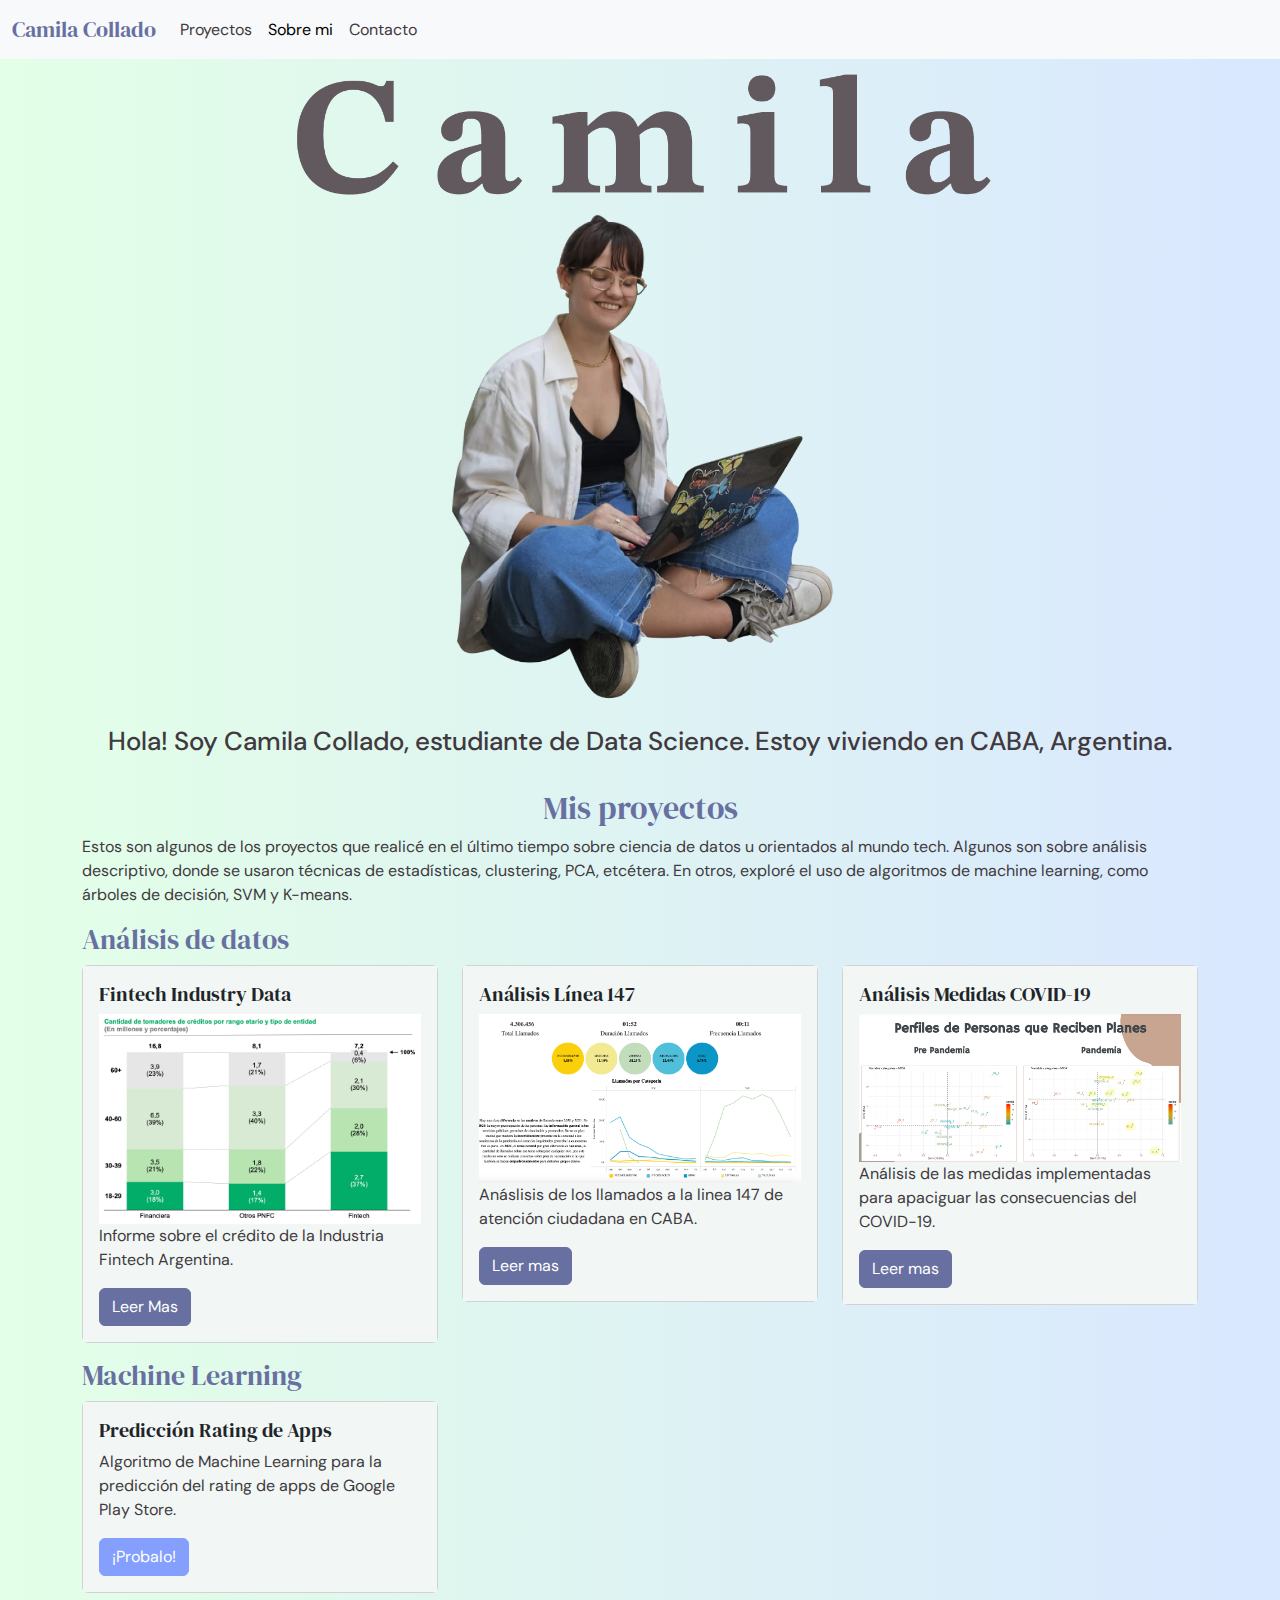
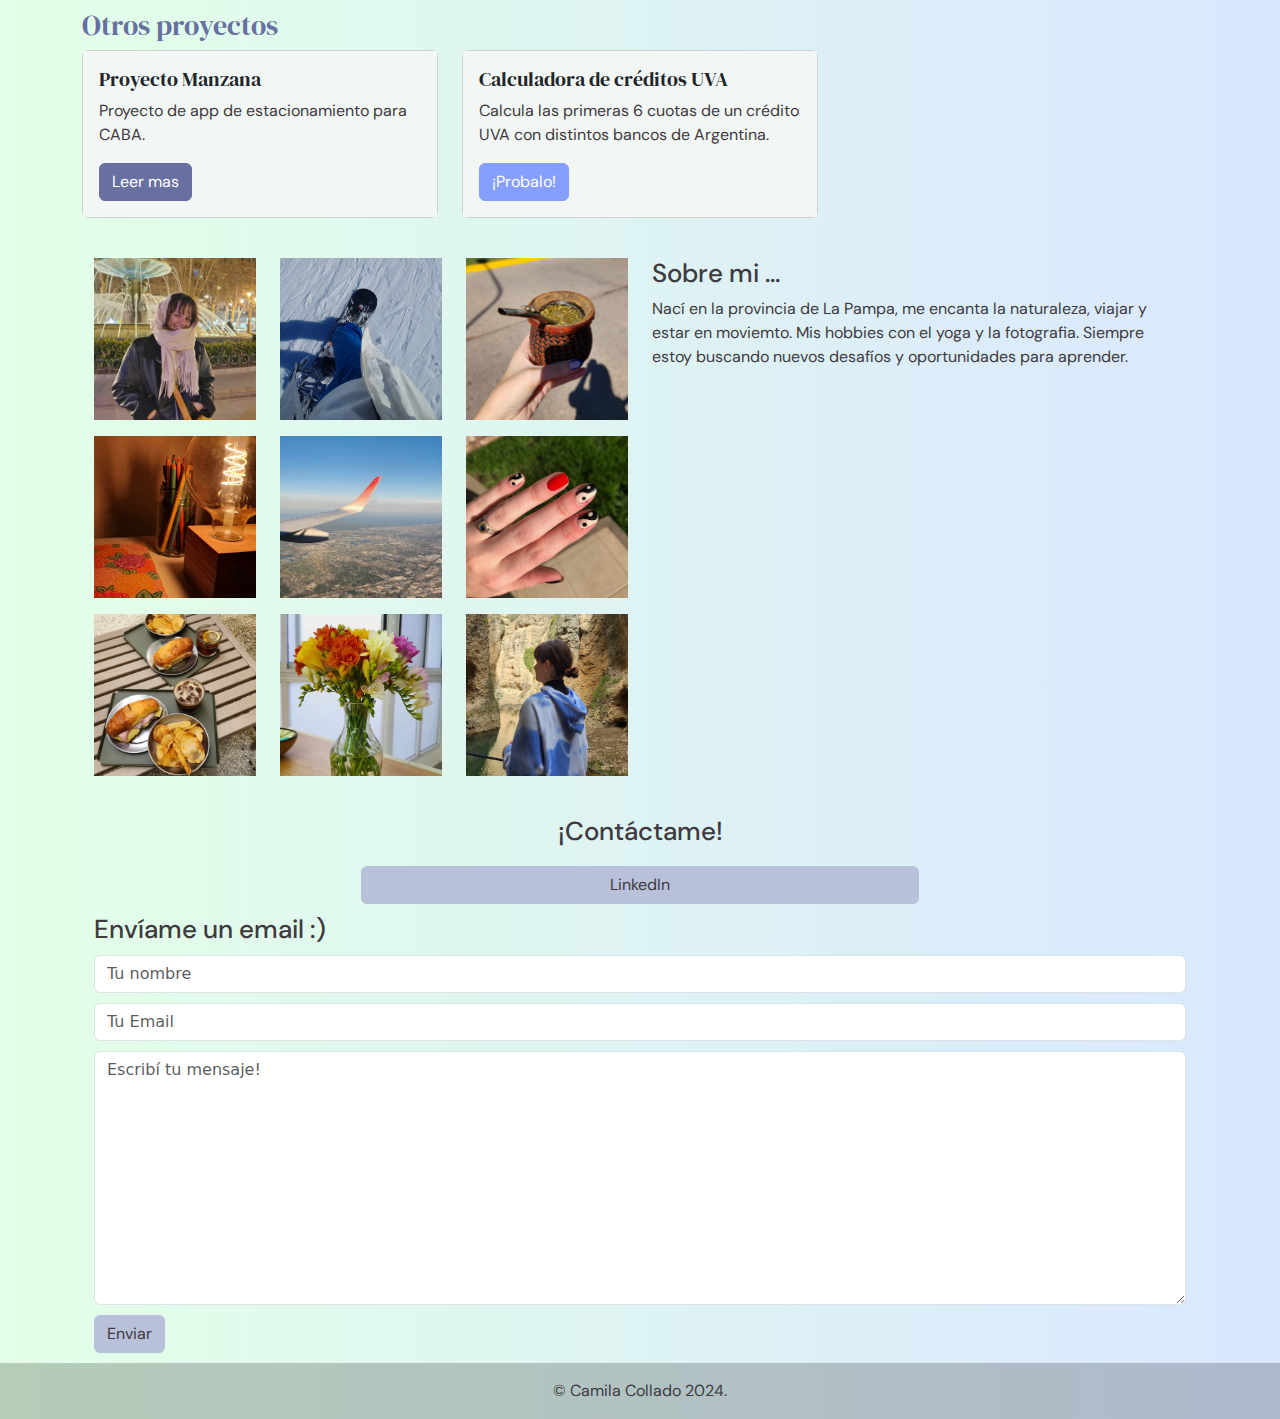
==== index.html @ f570508a "links nuevos" ====
<!DOCTYPE html>
<html lang="en">
<head>
    <meta charset="UTF-8">
    <meta name="viewport" content="width=device-width, initial-scale=1.0">
    <title>Camila Collado</title>
    <link rel="preconnect" href="https://fonts.googleapis.com">
    <link rel="preconnect" href="https://fonts.gstatic.com" crossorigin>
    <link href="https://fonts.googleapis.com/css2?family=DM+Serif+Display:ital@0;1&display=swap" rel="stylesheet">
    <link href="https://cdn.jsdelivr.net/npm/bootstrap@5.3.3/dist/css/bootstrap.min.css" rel="stylesheet">
    <link rel="preconnect" href="https://fonts.googleapis.com">
    <link rel="preconnect" href="https://fonts.gstatic.com" crossorigin>
    <link href="https://fonts.googleapis.com/css2?family=DM+Sans:ital,opsz,wght@0,9..40,100..1000;1,9..40,100..1000&family=DM+Serif+Display:ital@0;1&display=swap" rel="stylesheet">
    <link rel="stylesheet" href="style.css">
</head>
<body>
    <!--Nav bar-->
    <header>
        <nav class="navbar navbar-expand-lg bg-body-tertiary fixed-top">
            <div class="container-fluid">
              <a class="navbar-brand" href="#">Camila Collado</a>
              <button class="navbar-toggler" type="button" data-bs-toggle="collapse" data-bs-target="#navbarNav" aria-controls="navbarNav" aria-expanded="false" aria-label="Toggle navigation">
                <span class="navbar-toggler-icon"></span>
              </button>
              <div class="collapse navbar-collapse" id="navbarNav">
                <ul class="navbar-nav">
                    <li class="nav-item">
                        <a class="nav-link" href="#proyects">Proyectos</a>
                    </li>
                  <li class="nav-item">
                    <a class="nav-link active" aria-current="page" href="#about">Sobre mi</a>
                  </li>
                  <li class="nav-item">
                    <a class="nav-link" href="#contact">Contacto</a>
                  </li>
                </ul>
              </div>
            </div>
          </nav>
    </header>

    <!-- Sección Portada -->
    <section id="portada" class="container mt-4">
        <div>
            <div class="col-lg-12">
                <img src="images/colladoo-04.png" alt="Portada" class="img-portada">
            </div>
        </div>
    </section>
    <!-- Presentacion -->
    <section id="presentacion" class="container mt-4">
        <div class="row">
            <div class="col-lg-12 text-center">
                <h2>Hola! Soy Camila Collado, estudiante de Data Science. Estoy viviendo en CABA, Argentina.</h2>
            </div>
        </div>
    </section>

    <!-- Mis proyectos -->
    <section id="proyects" class="container mt-4">
        <h3 class="text-center">Mis proyectos</h3>
        <p>Estos son algunos de los proyectos que realicé en el último tiempo sobre ciencia de datos u orientados al mundo tech. Algunos son sobre análisis descriptivo, donde se usaron técnicas de estadísticas, clustering, PCA, etcétera. En otros, exploré el uso de algoritmos de machine learning, como árboles de decisión, SVM y K-means.</p>
        <h4>Análisis de datos</h4>
        <div class="row">
            <div class="col-md-4">
                <div class="card mb-3">
                    <!-- Contenido de la primera card -->
                    <div class="card-body cardProjects">
                        <h5 class="card-title">Fintech Industry Data</h5>
                        <img src="images/fintech.png">
                        <p class="card-text">Informe sobre el crédito de la Industria Fintech Argentina.</p>
                        <a href="https://www.instagram.com/reel/C710Kleol8l/?igsh=MmtoYTY0eXd5MDJl" class="btn btn-primary btn-dark btn-proyects ">Leer Mas</a>
                    </div>
                </div>
            </div>
            <div class="col-md-4">
                <div class="card mb-3">
                    <!-- Contenido de la segunda card -->
                    <div class="card-body cardProjects">
                        <h5 class="card-title">Análisis Línea 147</h5>
                        <img src="images/147.png" class="img-card">
                        <p class="card-text">Anáslisis de los llamados a la linea 147 de atención ciudadana en CABA.</p>
                        <a href="https://github.com/camicollado/DataAnalysis/tree/main" class="btn btn-primary btn-dark btn-proyects ">Leer mas</a>
                    </div>
                </div>
            </div>
            <div class="col-md-4">
                <div class="card mb-3">
                    <!-- Contenido de la tercera card -->
                    <div class="card-body cardProjects">
                        <h5 class="card-title">Análisis Medidas COVID-19</h5>
                        <img src="images/eph.png">
                        <p class="card-text">Análisis de las medidas implementadas para apaciguar las consecuencias del COVID-19.</p>
                        <a href="https://github.com/camicollado/DataAnalysis/tree/main" class="btn btn-dark btn-primary btn-proyects ">Leer mas</a>
                    </div>
                </div>
            </div>
        </div> 
        <h4>Machine Learning</h4>
        <div class="row">
            <div class="col-md-4">
                <div class="card mb-3">
                    <!-- Contenido de la primera card -->
                    <div class="card-body cardProjects">
                        <h5 class="card-title">Predicción Rating de Apps</h5>
                        <p class="card-text">Algoritmo de Machine Learning para la predicción del rating de apps de Google Play Store.</p>
                        <a href="/prediccion.html" class="btn btn-dark btn-primary btn-special">¡Probalo!</a>
                    </div>
                </div>
            </div>
        </div>
        <h4>Otros proyectos</h4>
        <div class="row">
            <div class="col-md-4">
                <div class="card mb-3">
                    <!-- Contenido de la primera card -->
                    <div class="card-body cardProjects">
                        <h5 class="card-title">Proyecto Manzana</h5>
                        <p class="card-text">Proyecto de app de estacionamiento para CABA.</p>
                        <a href="" class="btn btn-dark btn-primary btn-proyects ">Leer mas</a>
                    </div>
                </div>
            </div>
            <div class="col-md-4">
                <div class="card mb-3">
                    <!-- Contenido de la primera card -->
                    <div class="card-body cardProjects">
                        <h5 class="card-title">Calculadora de créditos UVA</h5>
                        <p class="card-text">Calcula las primeras 6 cuotas de un crédito UVA con distintos bancos de Argentina.</p>
                        <a href="/calculadora.html" class="btn btn-dark btn-primary btn-special">¡Probalo!</a>
                    </div>
                </div>
            </div>
        </div>
    </section>

    <!-- Sobre mi -->
    <section id="about" class="container mt-4">
        <div class="container">
            <div class="row">
                <!-- Columna de la izquierda con la grilla de 9 fotos -->
                <div class="col-md-6">
                    <div class="row">
                        <div class="col-md-4 mb-3">
                            <img src="images/fotoFuente.jpg" class="img-fluid" alt="Imagen 1">
                        </div>
                        <div class="col-md-4 mb-3">
                            <img src="images/nieve.jpg" class="img-fluid" alt="Imagen 2">
                        </div> 
                        <div class="col-md-4 mb-3">
                            <img src="images/mate.jpg" class="img-fluid" alt="Imagen 3">
                        </div> 
                        <div class="col-md-4 mb-3">
                            <img src="images/lapices.jpg" class="img-fluid" alt="Imagen 4">
                        </div> 
                        <div class="col-md-4 mb-3">
                            <img src="images/avion.jpg" class="img-fluid" alt="Imagen 5">
                        </div> 
                        <div class="col-md-4 mb-3">
                            <img src="images/unias.jpg" class="img-fluid" alt="Imagen 6">
                        </div> 
                        <div class="col-md-4 mb-3">
                            <img src="images/merienda.jpg" class="img-fluid" alt="Imagen 7">
                        </div>
                        <div class="col-md-4 mb-3">
                            <img src="images/flores.jpg" class="img-fluid" alt="Imagen 8">
                        </div> 
                        <div class="col-md-4 mb-3">
                            <img src="images/fotoEspalda.jpg" class="img-fluid" alt="Imagen 9">
                        </div>
                    </div>
                </div>
                <!-- Columna de la derecha con texto sobre mi-->
                <div class="col-md-6">
                    <h2>Sobre mi ...</h2>
                    <p>Nací en la provincia de La Pampa, me encanta la naturaleza, viajar y estar en moviemto. Mis hobbies con el yoga y la fotografia. Siempre estoy buscando nuevos desafíos y oportunidades para aprender.</p> 
                </div>
            </div>
        </div>
    </section>
    <!--Contacto-->
    <section id="contact" class="container mt-4">
        <div>
            <h2 class="text text-center">¡Contáctame!</h2>
            <div class="d-grid gap-2 col-6 mx-auto">
                <a href="https://www.linkedin.com/in/camila-collado-841090227" class="btn btn-primary btn-dark btn-linkedin" target="_blank">LinkedIn</a>
            </div>
        </div>
            <div class="container">
                <h2>Envíame un email :)</h2>
                <form action="confirmacion.html">
                  <div class="form-group">
                    <div class="form-row">
                      <div class="col form-margen">
                        <input type="text" name="name" class="form-control" placeholder="Tu nombre" required>
                      </div>
                      <div class="col form-margen">
                        <input type="email" name="email" class="form-control" placeholder="Tu Email" required pattern="^[\w-\.]+@([\w-]+\.)+[\w-]{2,4}$">
                      </div>
                    </div>
                  </div>
                  <div class="form-group">
                    <textarea placeholder="Escribí tu mensaje!" class="form-control" name="message" rows="10" required></textarea>
                  </div>
                  <button type= "submit" class="btn btn-md btn-dark btn-block btn-linkedin">Enviar</button>
                </form>
              </div>
          </body>
    </section>


    <!-- Modal de confirmación -->
    <div id="confirmationModal" class="modal">
        <div class="modal-content">
            <span class="close">&times;</span>
            <p>Tu mensaje fue enviado exitosamente</p>
        </div>
    </div>
    <footer>
        <div class="text-center p-3" style="background-color: rgba(0, 0, 0, 0.2);">
            © Camila Collado 2024. 
        </div>
    </footer>
    <script src="https://cdn.jsdelivr.net/npm/bootstrap@5.3.3/dist/js/bootstrap.bundle.min.js"></script>
</body>
</script>
</html>
---- style.css ----
body{
    /*background-color: #c3e7d3ff;*/
    background: rgb(227,255,231);
    background: linear-gradient(90deg, rgba(227,255,231,1) 0%, rgba(217,231,255,1) 100%);
}

h1,h2,h3,h4 {
    color: #403a40;
    font-size: 38px;
    font-family: 'DM Serif Display', sans-serif;
}

h2 {
    font-size: 26px;
    font-family: 'DM Sans', sans
}

h3 {
    color: #6870a1;
    font-size: 32px;
}

h4 {
    color: #6870a1;
    font-size: 28px;
    font-family: 'DM Serif Display', sans-serif;
}

h5 {
    color: #6870a1;
    font-size: 20px;
    font-family: 'DM Serif Display', sans-serif;
}
.navbar-brand {
    color: #6870a1;
    font-size: 22px;
    font-family: 'DM Serif Display', sans-serif;
}

p, .nav-link {
    color: #403a40;
    font-family: 'DM Sans', sans; 
}

footer {
    font-family: 'DM Sans', sans;
    color: #403a40;
}

/* Cambiar el tamaño de la imagen */
img {
    width: 100%; /* Ancho del 100% del contenedor */
    height: auto; /* Altura automática para mantener la proporción */
}

.btn-linkedin {
    font-family: 'DM Sans', sans;
    background-color: #b9c0da;
    border-color: #b9c0da;
    color: #403a40; 
    margin-top: 10px;
    margin-bottom: 10px;
}

.cardProjects{
    background-color: #f2f7f5;
    border-color: #f2f7f5;
    font-family: 'DM Sans', sans;
}

.btn-proyects {
    font-family: 'DM Sans', sans;
    background-color: #6870a1;
    border-color: #6870a1;
}

.btn-special {
    font-family: 'DM Sans', sans;
    background-color: #859fff;
    border-color: #859fff;
}

.img-portada {
    margin-top: 50px;
}

.form-margen {
    margin-top: 10px;
    margin-bottom: 10px;

}
  
.title-proyects {
    margin-top: 50px;
    margin-bottom: 10px;
}
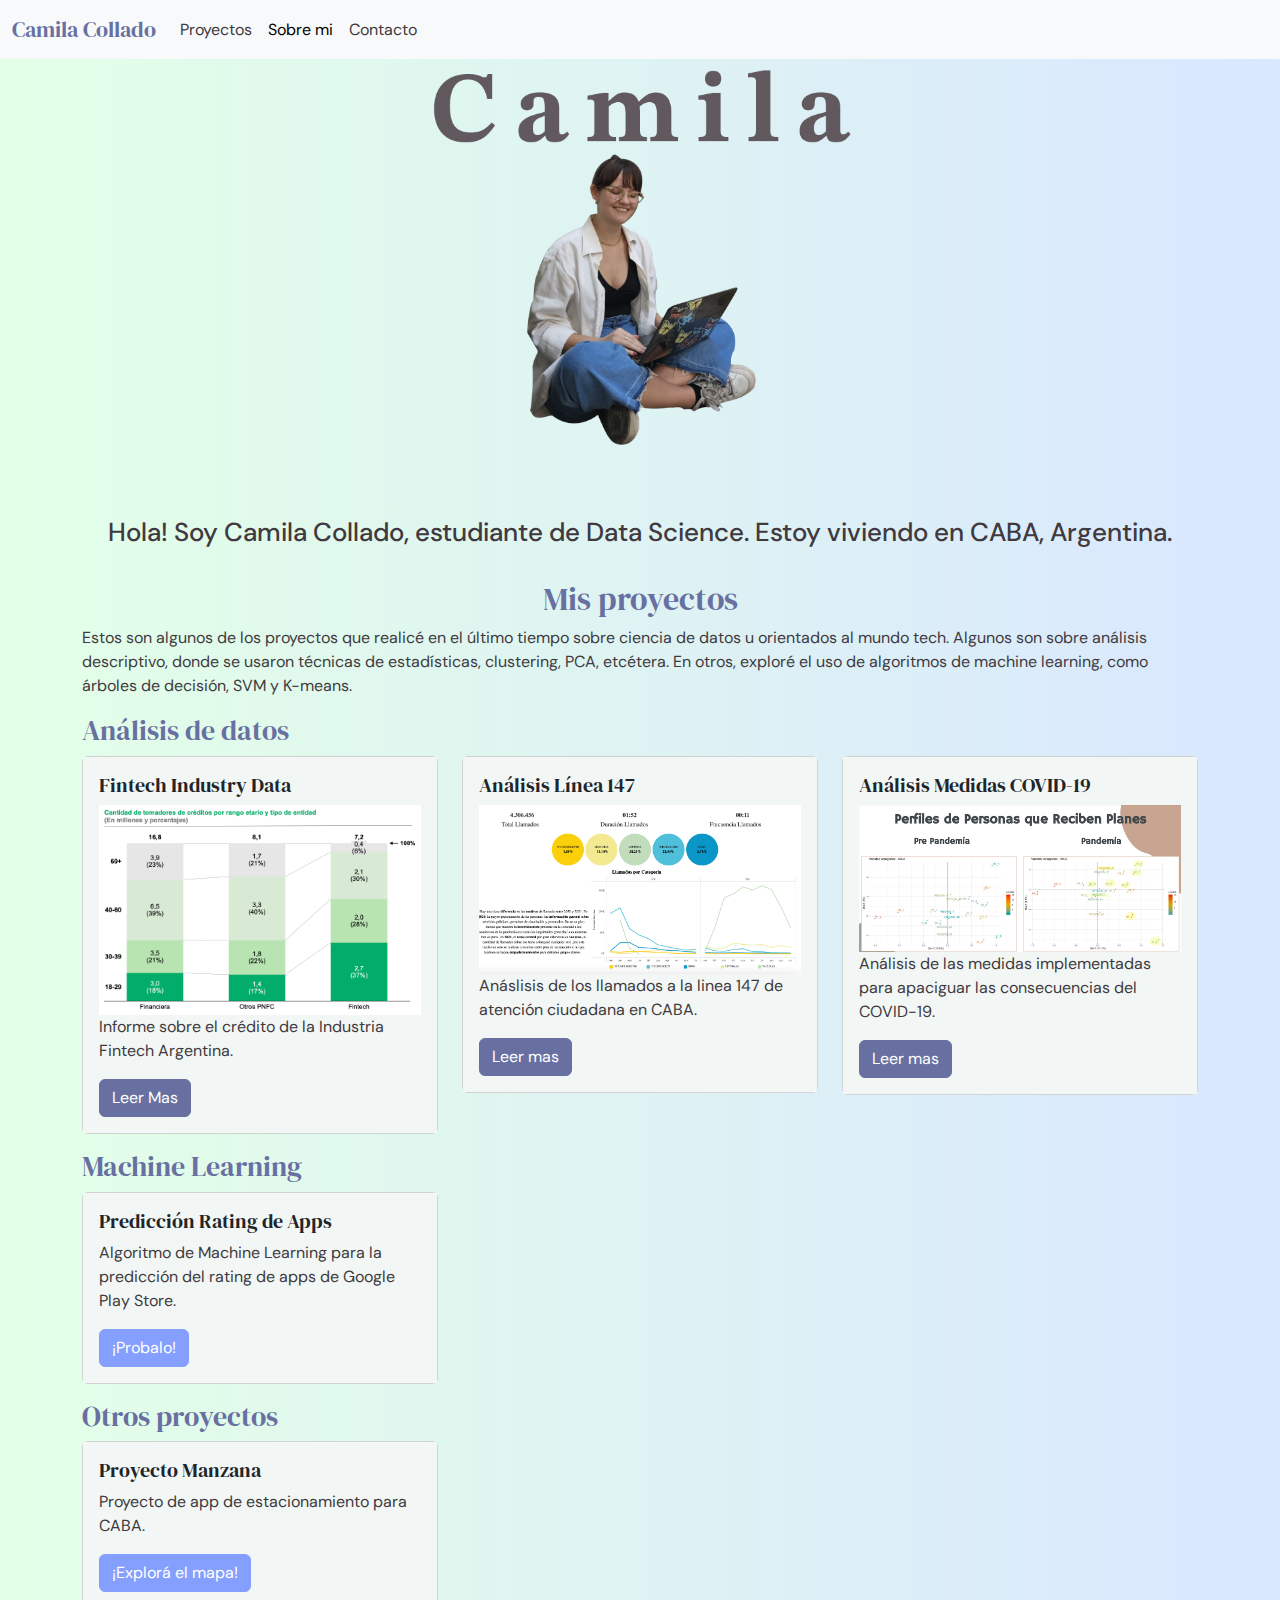
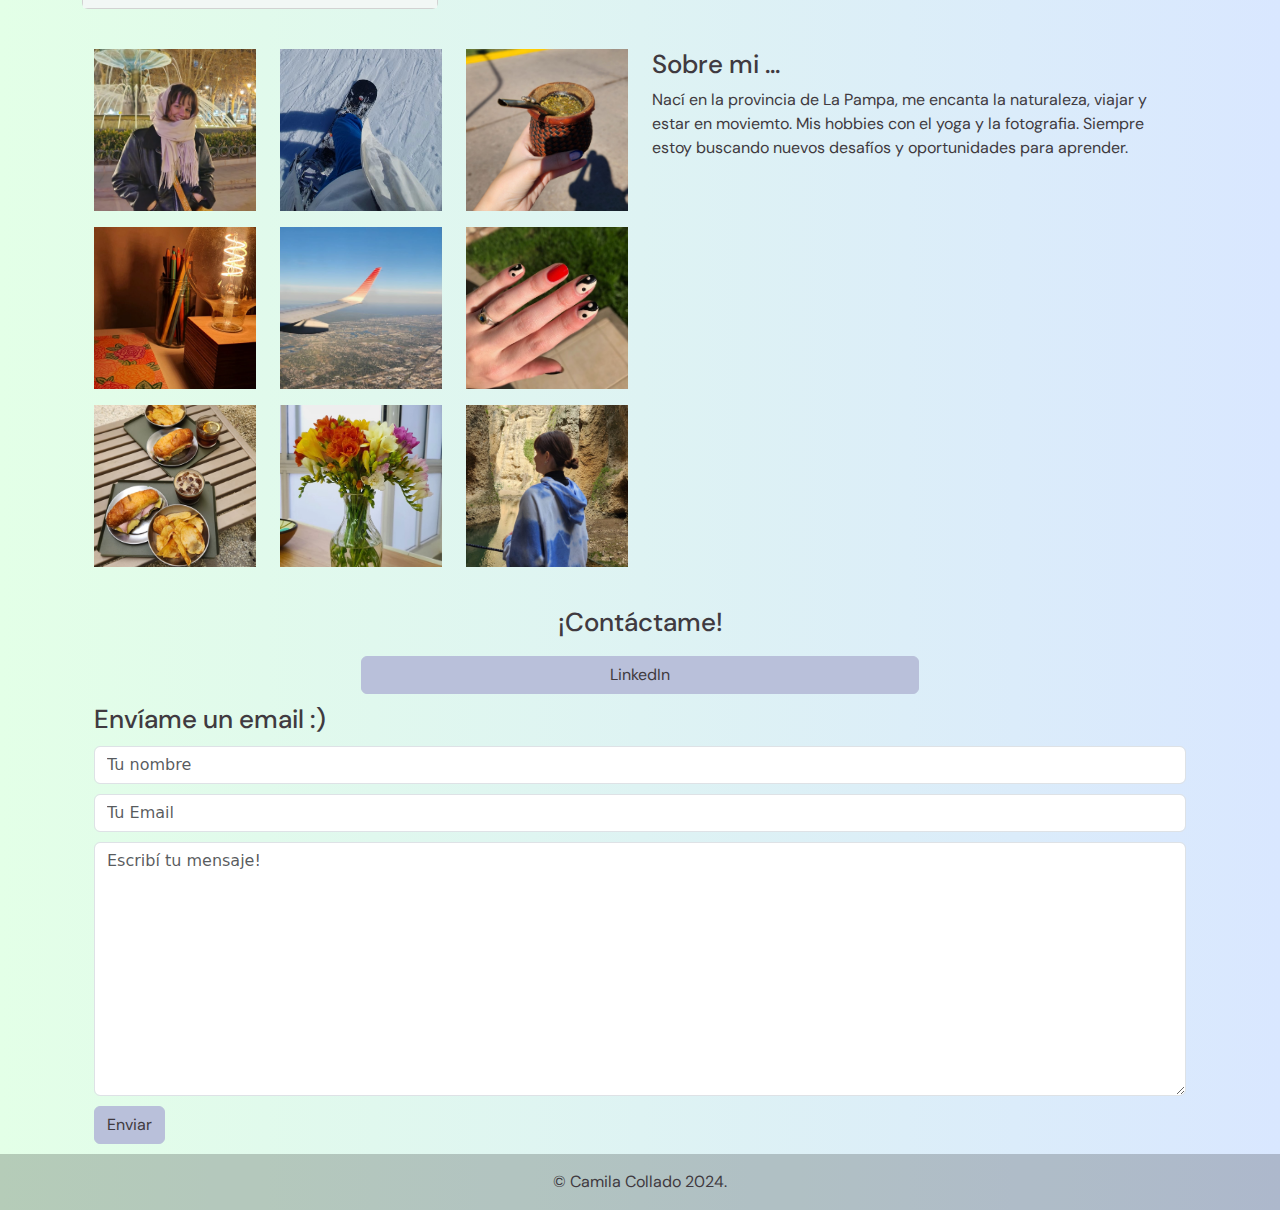
==== commit 20b965ae: "muchos cambios" ====
--- a/index.html
+++ b/index.html
@@ -40,10 +40,10 @@
     </header>
 
     <!-- Sección Portada -->
-    <section id="portada" class="container mt-4">
-        <div>
+    <section id="portada" class="container mt-4 portada">
+        <div style="width: 100%;">
             <div class="col-lg-12">
-                <img src="images/colladoo-04.png" alt="Portada" class="img-portada">
+                <img src="images/colladoo-04.png" alt="Portada" style="display: block; margin:70px auto; width: 60%; height: auto;">
             </div>
         </div>
     </section>
@@ -117,17 +117,7 @@
                     <div class="card-body cardProjects">
                         <h5 class="card-title">Proyecto Manzana</h5>
                         <p class="card-text">Proyecto de app de estacionamiento para CABA.</p>
-                        <a href="" class="btn btn-dark btn-primary btn-proyects ">Leer mas</a>
-                    </div>
-                </div>
-            </div>
-            <div class="col-md-4">
-                <div class="card mb-3">
-                    <!-- Contenido de la primera card -->
-                    <div class="card-body cardProjects">
-                        <h5 class="card-title">Calculadora de créditos UVA</h5>
-                        <p class="card-text">Calcula las primeras 6 cuotas de un crédito UVA con distintos bancos de Argentina.</p>
-                        <a href="/calculadora.html" class="btn btn-dark btn-primary btn-special">¡Probalo!</a>
+                        <a href="/mapa.html" class="btn btn-dark btn-primary btn-special">¡Explorá el mapa!</a>
                     </div>
                 </div>
             </div>
--- a/style.css
+++ b/style.css
@@ -80,10 +80,6 @@
     border-color: #859fff;
 }
 
-.img-portada {
-    margin-top: 50px;
-}
-
 .form-margen {
     margin-top: 10px;
     margin-bottom: 10px;
@@ -93,4 +89,8 @@
 .title-proyects {
     margin-top: 50px;
     margin-bottom: 10px;
-}  +}  
+
+.portada{
+    text-align: center;
+}
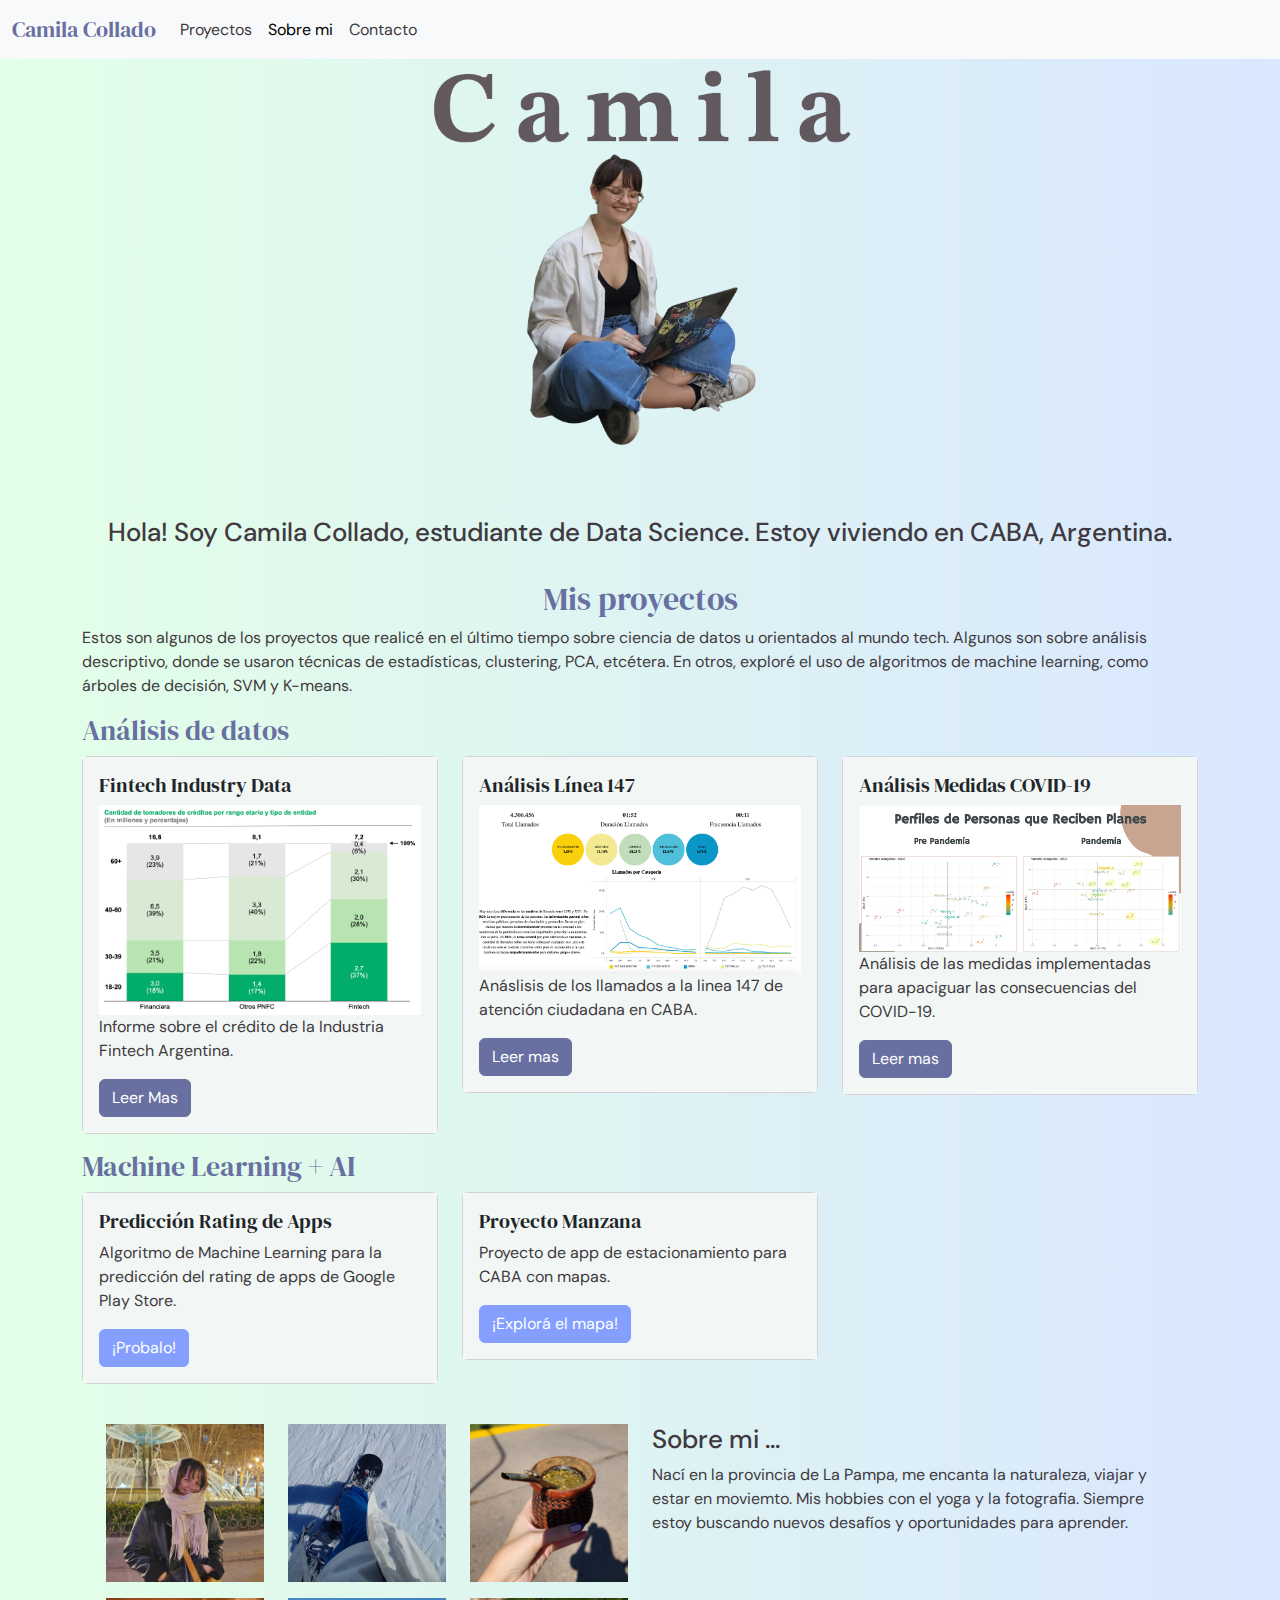
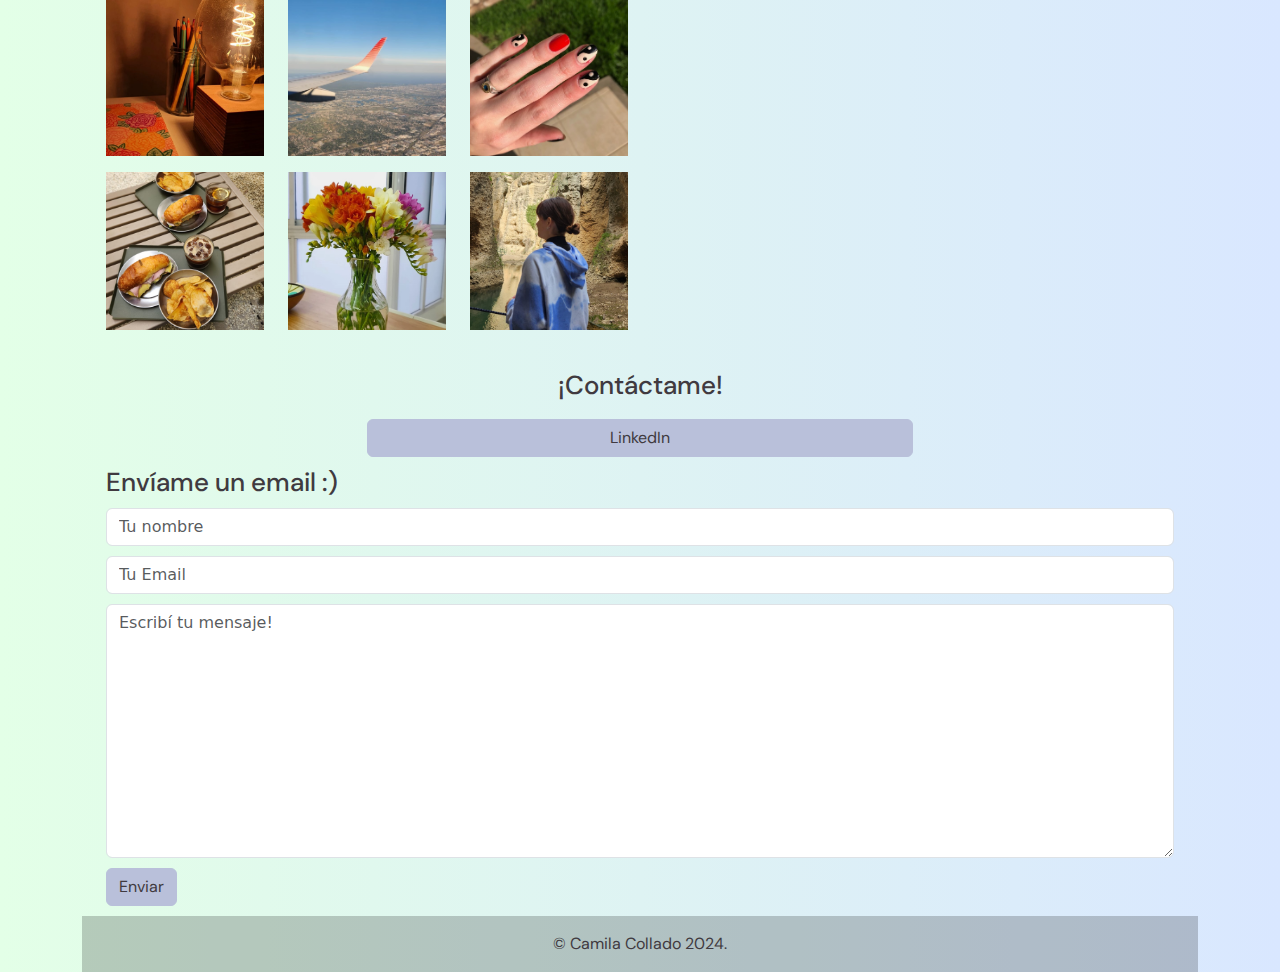
==== commit 66cb6dbf: "formato" ====
--- a/index.html
+++ b/index.html
@@ -96,7 +96,7 @@
                 </div>
             </div>
         </div> 
-        <h4>Machine Learning</h4>
+        <h4>Machine Learning + AI</h4>
         <div class="row">
             <div class="col-md-4">
                 <div class="card mb-3">
@@ -108,22 +108,17 @@
                     </div>
                 </div>
             </div>
-        </div>
-        <h4>Otros proyectos</h4>
-        <div class="row">
             <div class="col-md-4">
                 <div class="card mb-3">
                     <!-- Contenido de la primera card -->
                     <div class="card-body cardProjects">
                         <h5 class="card-title">Proyecto Manzana</h5>
-                        <p class="card-text">Proyecto de app de estacionamiento para CABA.</p>
-                        <a href="/mapa.html" class="btn btn-dark btn-primary btn-special">¡Explorá el mapa!</a>
-                    </div>
-                </div>
-            </div>
-        </div>
-    </section>
-
+                        <p class="card-text">Proyecto de app de estacionamiento para CABA con mapas.</p>
+                        <a href="/mapa_estacionamiento_caba.html" class="btn btn-dark btn-primary btn-special">¡Explorá el mapa!</a>
+                    </div>
+                </div>
+            </div>
+</div>
     <!-- Sobre mi -->
     <section id="about" class="container mt-4">
         <div class="container">
@@ -197,15 +192,6 @@
               </div>
           </body>
     </section>
-
-
-    <!-- Modal de confirmación -->
-    <div id="confirmationModal" class="modal">
-        <div class="modal-content">
-            <span class="close">&times;</span>
-            <p>Tu mensaje fue enviado exitosamente</p>
-        </div>
-    </div>
     <footer>
         <div class="text-center p-3" style="background-color: rgba(0, 0, 0, 0.2);">
             © Camila Collado 2024. 
--- a/style.css
+++ b/style.css
@@ -94,3 +94,9 @@
 .portada{
     text-align: center;
 }
+
+.p-mapa{
+    font-size: 16px;
+    color: #403a40;
+    font-family: 'DM Sans', sans; 
+}
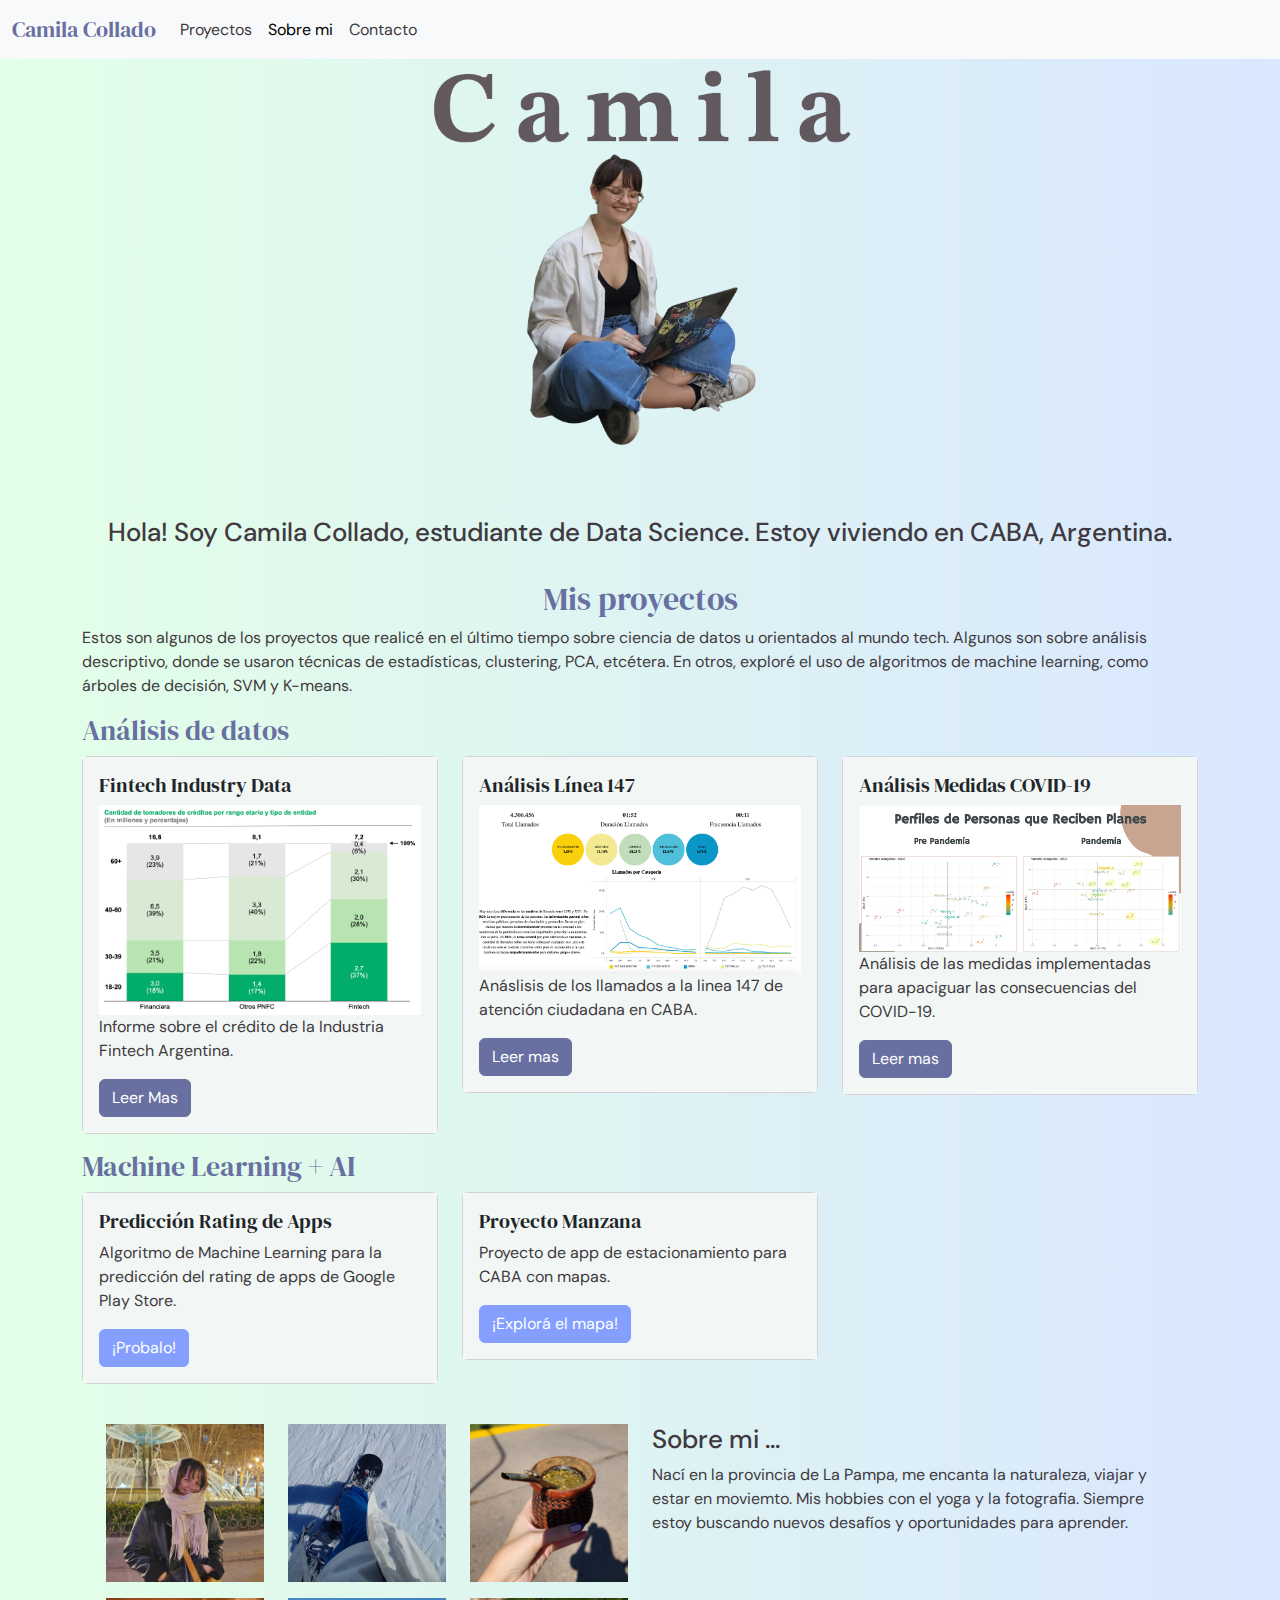
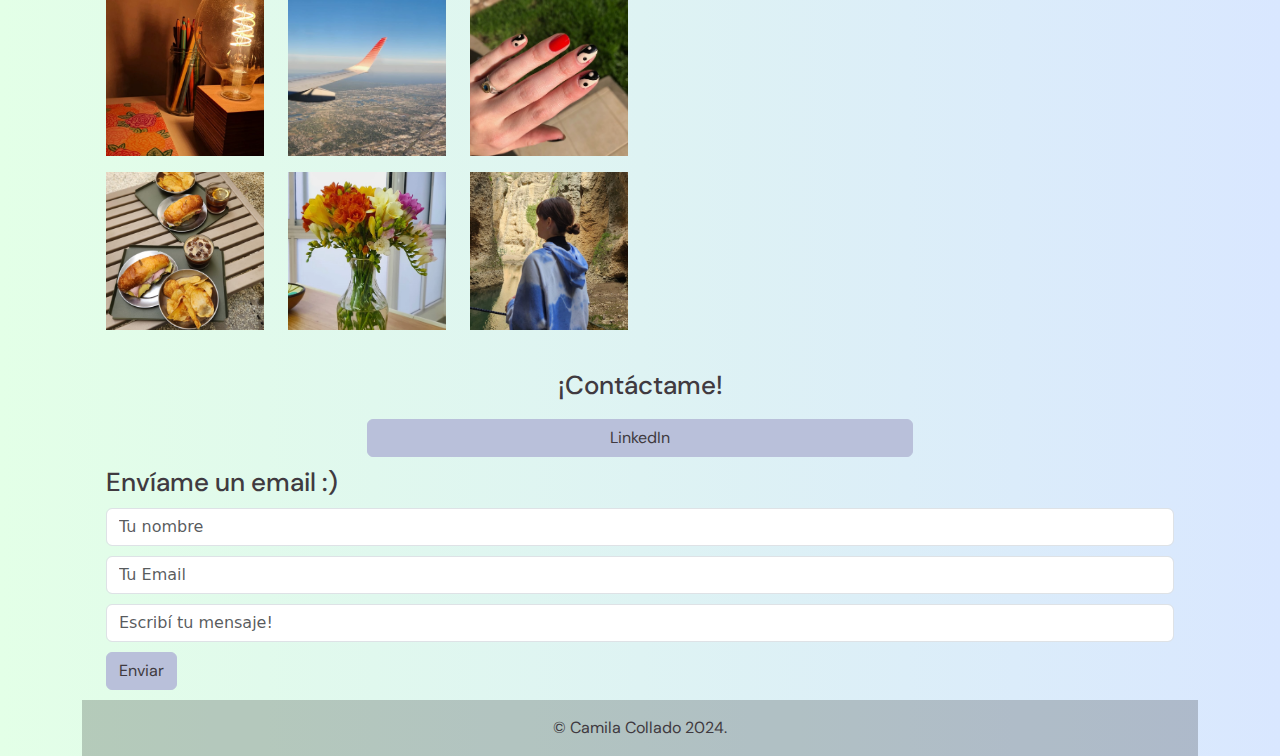
==== commit cb02ca56: "quitar doble espacios" ====
--- a/index.html
+++ b/index.html
@@ -177,15 +177,15 @@
                   <div class="form-group">
                     <div class="form-row">
                       <div class="col form-margen">
-                        <input type="text" name="name" class="form-control" placeholder="Tu nombre" required>
+                        <input id="nombre" type="text" name="name" class="form-control" placeholder="Tu nombre" required>
                       </div>
                       <div class="col form-margen">
-                        <input type="email" name="email" class="form-control" placeholder="Tu Email" required pattern="^[\w-\.]+@([\w-]+\.)+[\w-]{2,4}$">
+                        <input type="text" name="email" class="form-control" placeholder="Tu Email" required pattern="^[\w\-\.]+@([\w\-]+\.)+[\w\-]{2,}$">
                       </div>
                     </div>
                   </div>
                   <div class="form-group">
-                    <textarea placeholder="Escribí tu mensaje!" class="form-control" name="message" rows="10" required></textarea>
+                    <input id="mensaje" type="text" placeholder="Escribí tu mensaje!" class="form-control" name="message" required></input>
                   </div>
                   <button type= "submit" class="btn btn-md btn-dark btn-block btn-linkedin">Enviar</button>
                 </form>
@@ -197,7 +197,7 @@
             © Camila Collado 2024. 
         </div>
     </footer>
+    <script src="scriptIndex.js"></script>
     <script src="https://cdn.jsdelivr.net/npm/bootstrap@5.3.3/dist/js/bootstrap.bundle.min.js"></script>
 </body>
-</script>
 </html>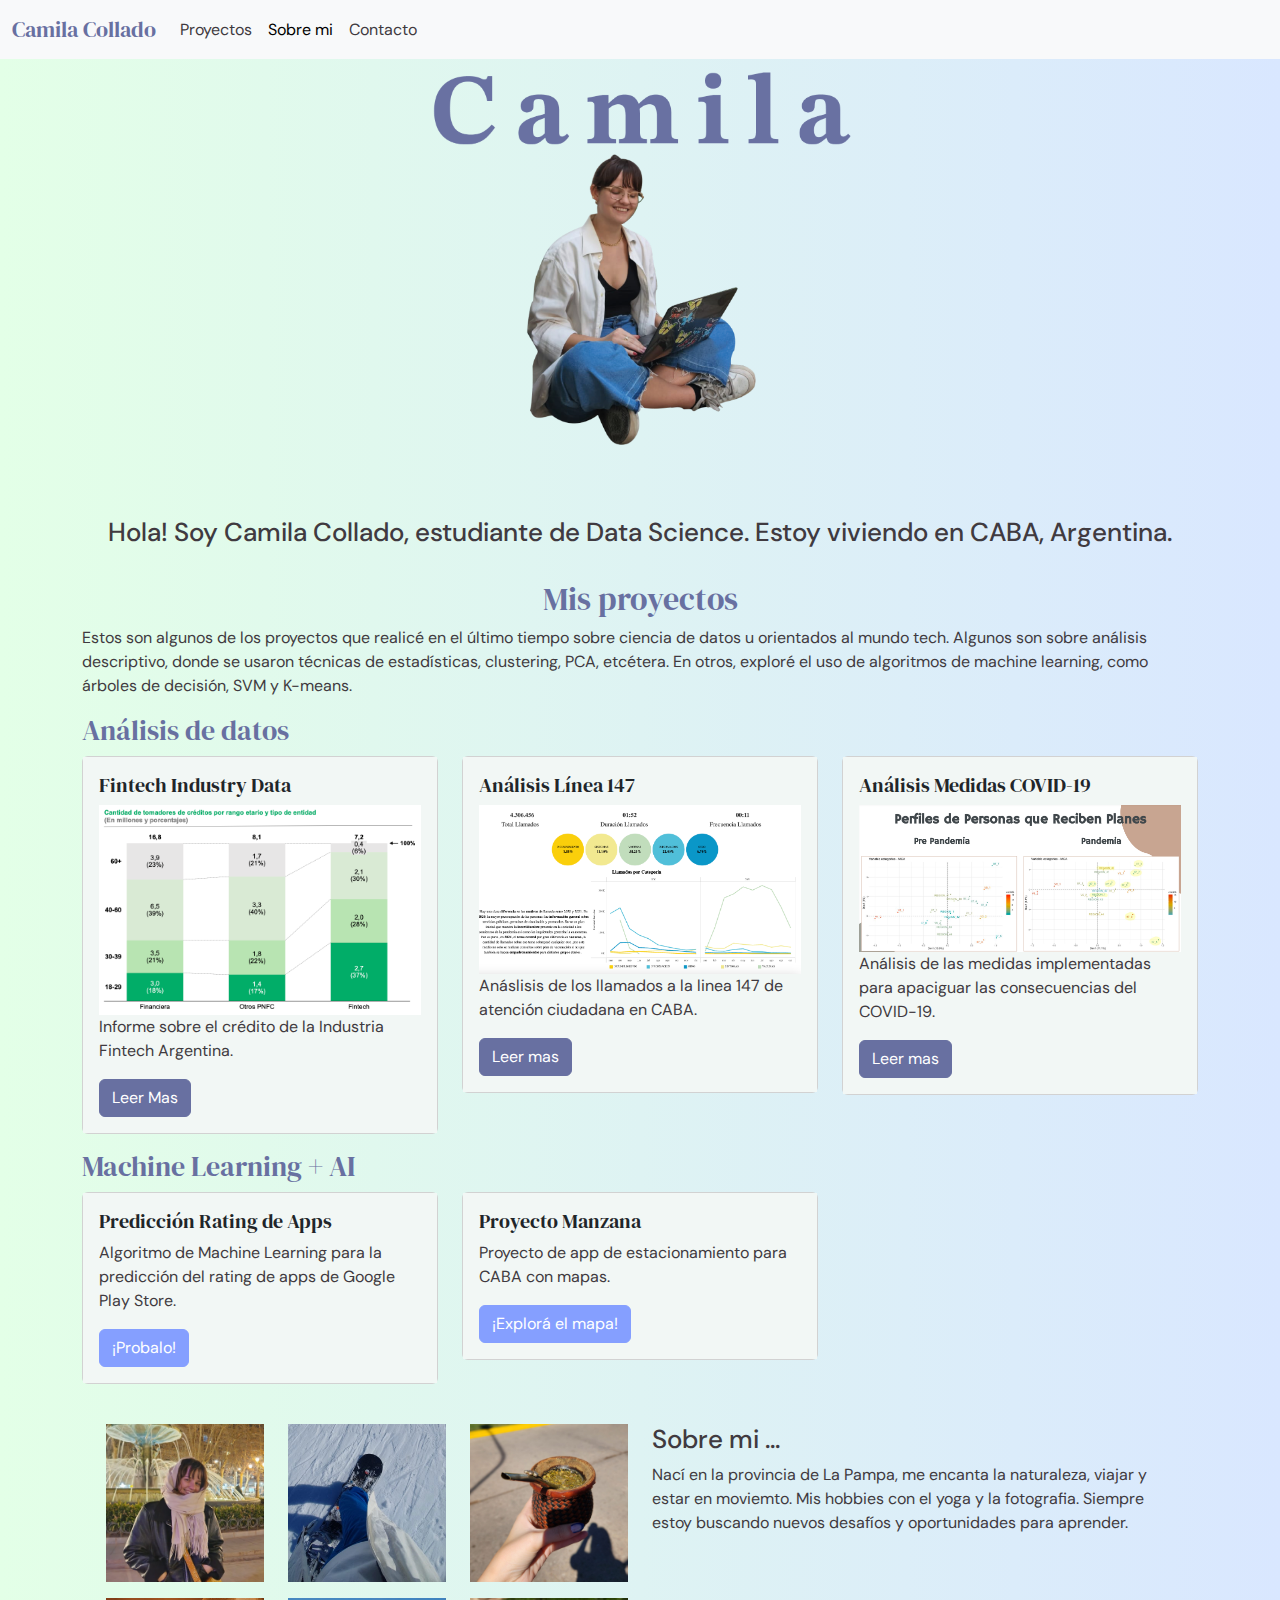
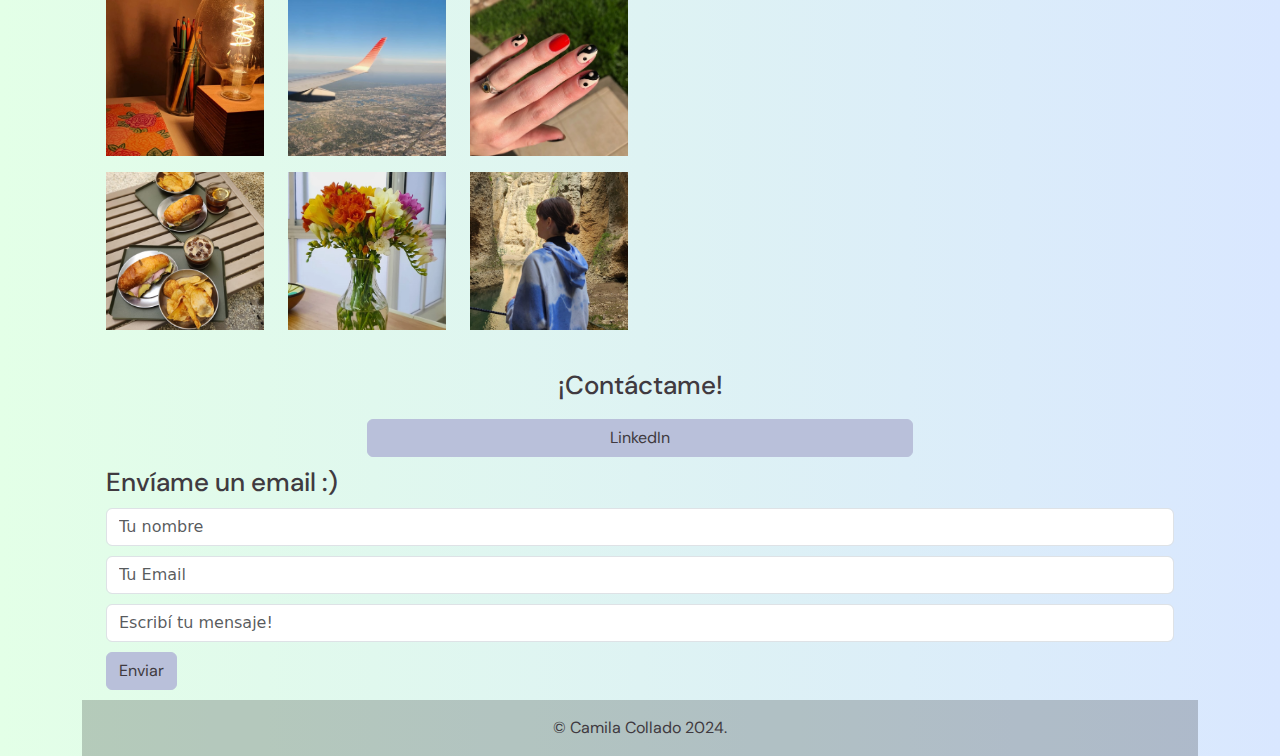
==== commit 0f8aff56: "verificacion campos" ====
--- a/index.html
+++ b/index.html
@@ -43,7 +43,7 @@
     <section id="portada" class="container mt-4 portada">
         <div style="width: 100%;">
             <div class="col-lg-12">
-                <img src="images/colladoo-04.png" alt="Portada" style="display: block; margin:70px auto; width: 60%; height: auto;">
+                <img src="images/camila-04.png" alt="Portada" style="display: block; margin:70px auto; width: 60%; height: auto;">
             </div>
         </div>
     </section>
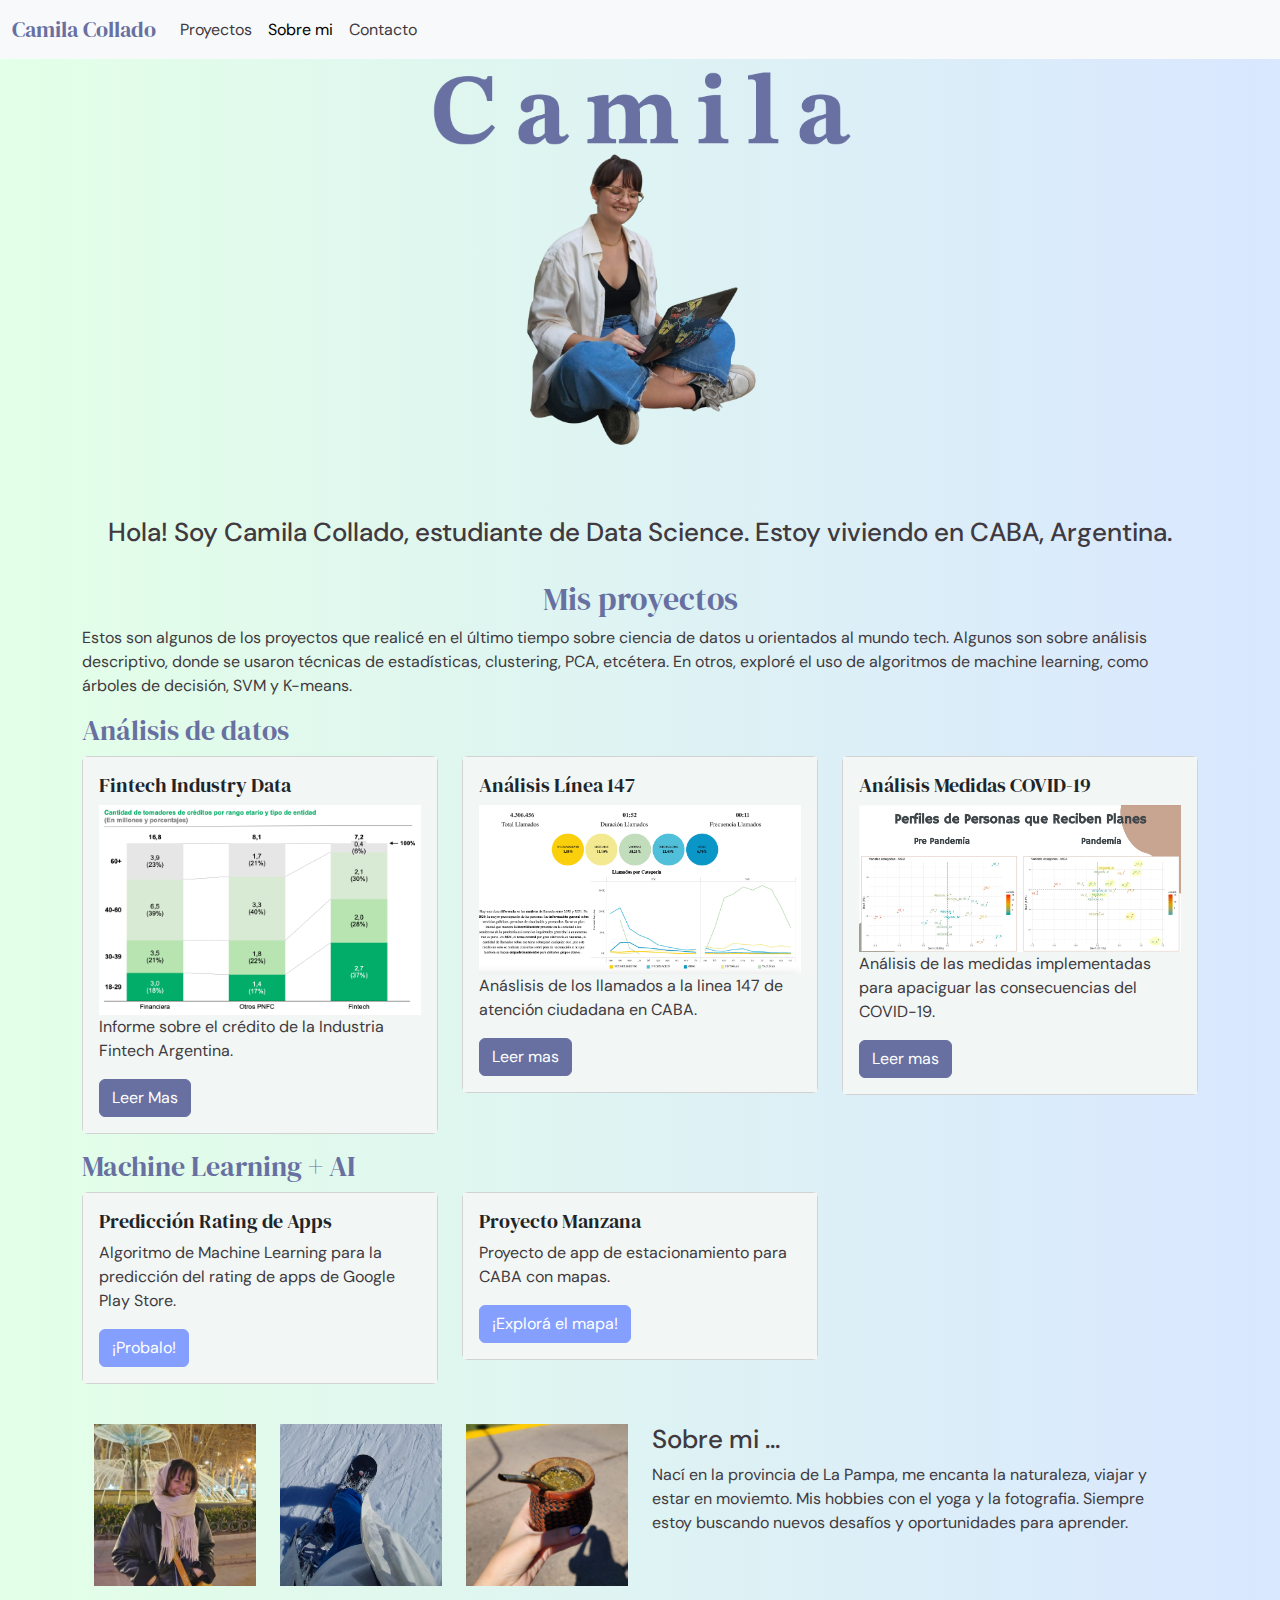
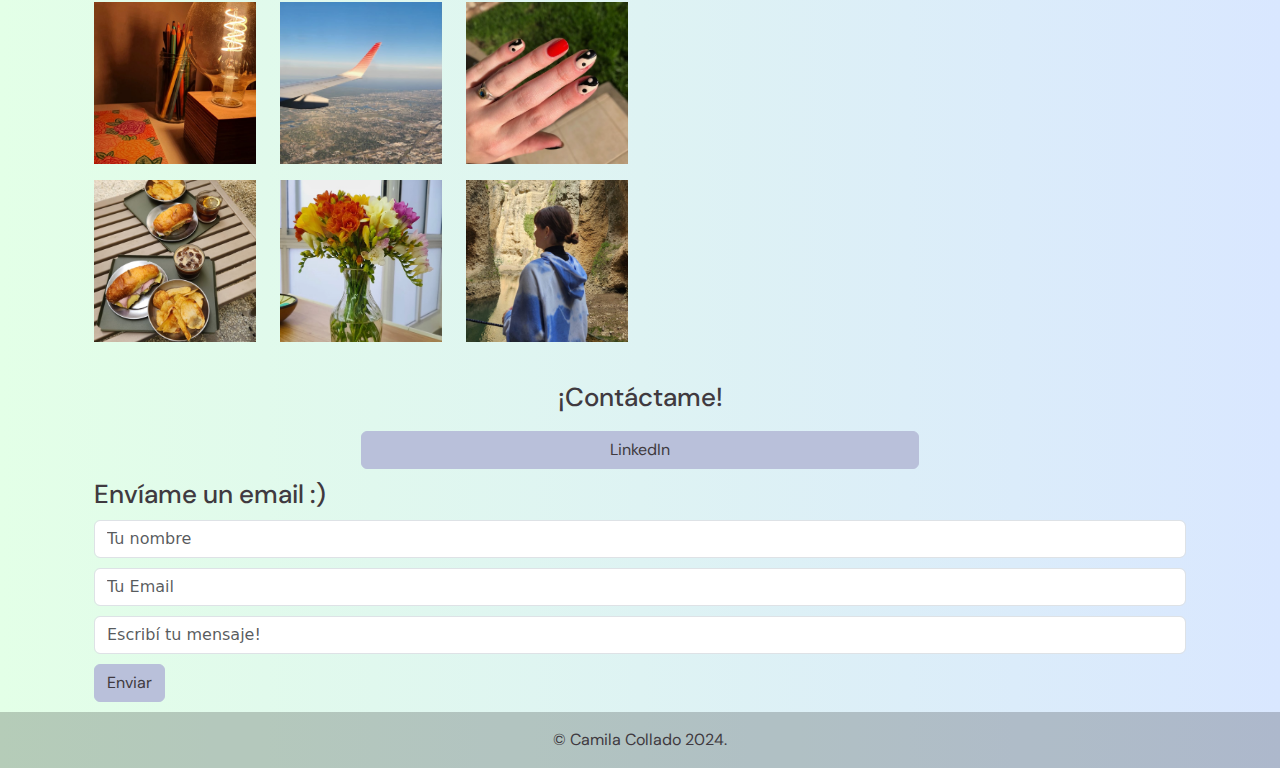
==== commit 51047aec: "arreglo footer" ====
--- a/index.html
+++ b/index.html
@@ -118,7 +118,8 @@
                     </div>
                 </div>
             </div>
-</div>
+        </div>
+    </section>
     <!-- Sobre mi -->
     <section id="about" class="container mt-4">
         <div class="container">
@@ -171,26 +172,25 @@
                 <a href="https://www.linkedin.com/in/camila-collado-841090227" class="btn btn-primary btn-dark btn-linkedin" target="_blank">LinkedIn</a>
             </div>
         </div>
-            <div class="container">
-                <h2>Envíame un email :)</h2>
-                <form action="confirmacion.html">
-                  <div class="form-group">
-                    <div class="form-row">
-                      <div class="col form-margen">
-                        <input id="nombre" type="text" name="name" class="form-control" placeholder="Tu nombre" required>
-                      </div>
-                      <div class="col form-margen">
-                        <input type="text" name="email" class="form-control" placeholder="Tu Email" required pattern="^[\w\-\.]+@([\w\-]+\.)+[\w\-]{2,}$">
-                      </div>
-                    </div>
-                  </div>
-                  <div class="form-group">
+        <div class="container">
+            <h2>Envíame un email :)</h2>
+            <form action="confirmacion.html">
+                <div class="form-group">
+                <div class="form-row">
+                <div class="col form-margen">
+                    <input id="nombre" type="text" name="name" class="form-control" placeholder="Tu nombre" required>
+                </div>
+                <div class="col form-margen">
+                    <input type="text" name="email" class="form-control" placeholder="Tu Email" required pattern="^[\w\-\.]+@([\w\-]+\.)+[\w\-]{2,}$">
+                </div>
+                </div>
+                </div>
+                <div class="form-group">
                     <input id="mensaje" type="text" placeholder="Escribí tu mensaje!" class="form-control" name="message" required></input>
-                  </div>
-                  <button type= "submit" class="btn btn-md btn-dark btn-block btn-linkedin">Enviar</button>
-                </form>
-              </div>
-          </body>
+                </div>
+                <button type= "submit" class="btn btn-md btn-dark btn-block btn-linkedin">Enviar</button>
+            </form>
+        </div>
     </section>
     <footer>
         <div class="text-center p-3" style="background-color: rgba(0, 0, 0, 0.2);">
